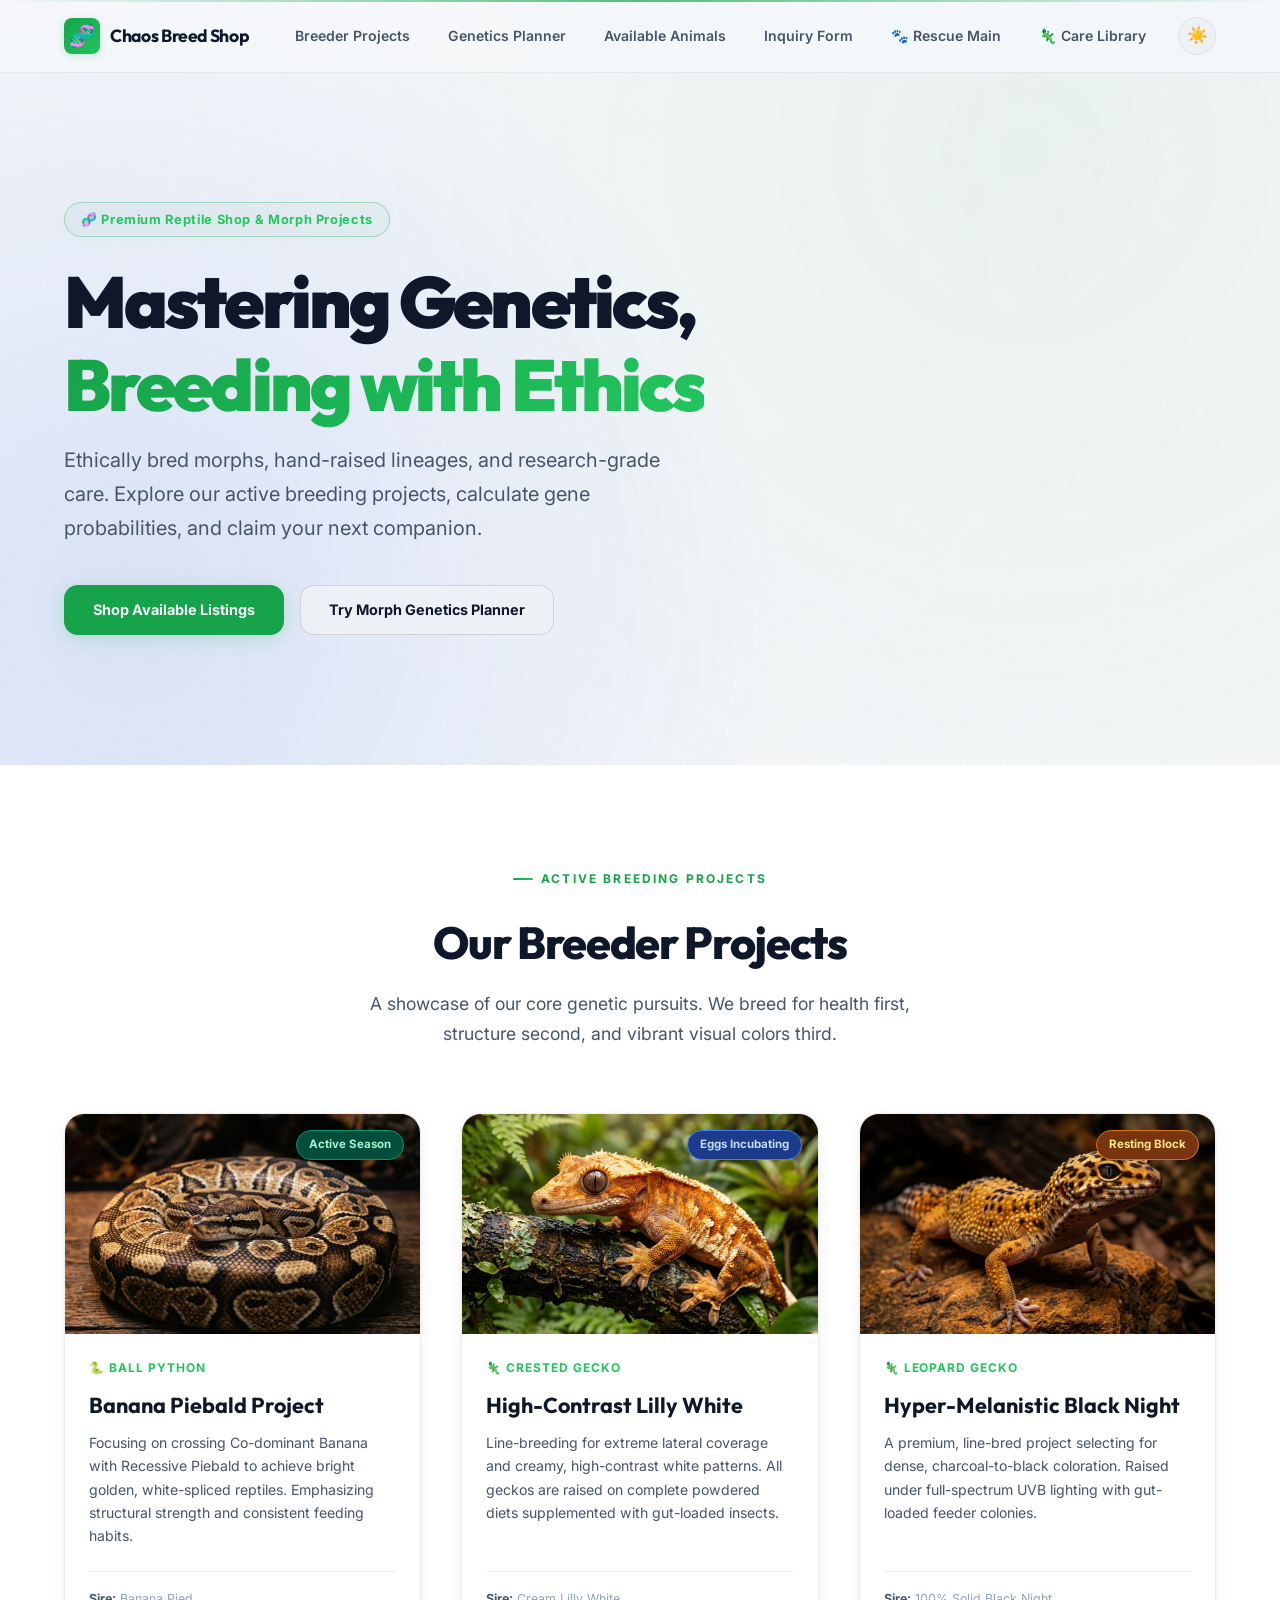
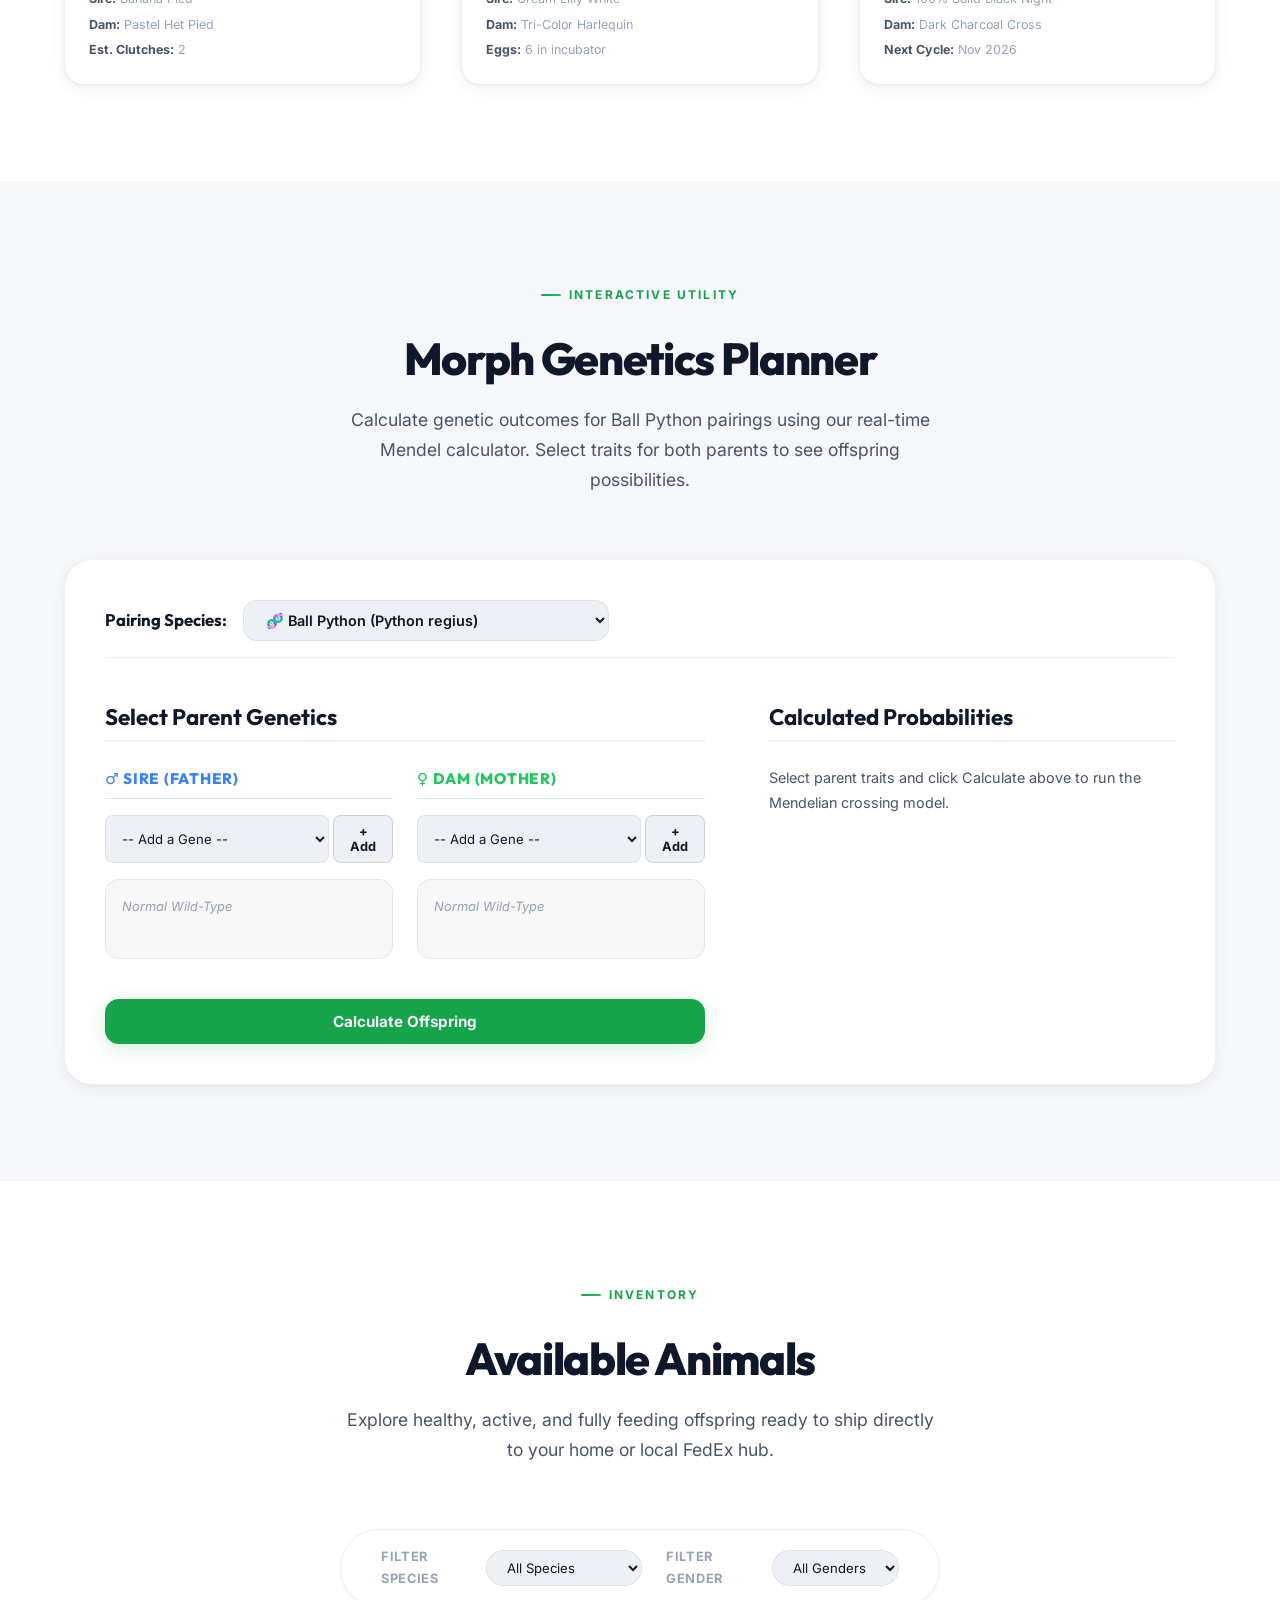
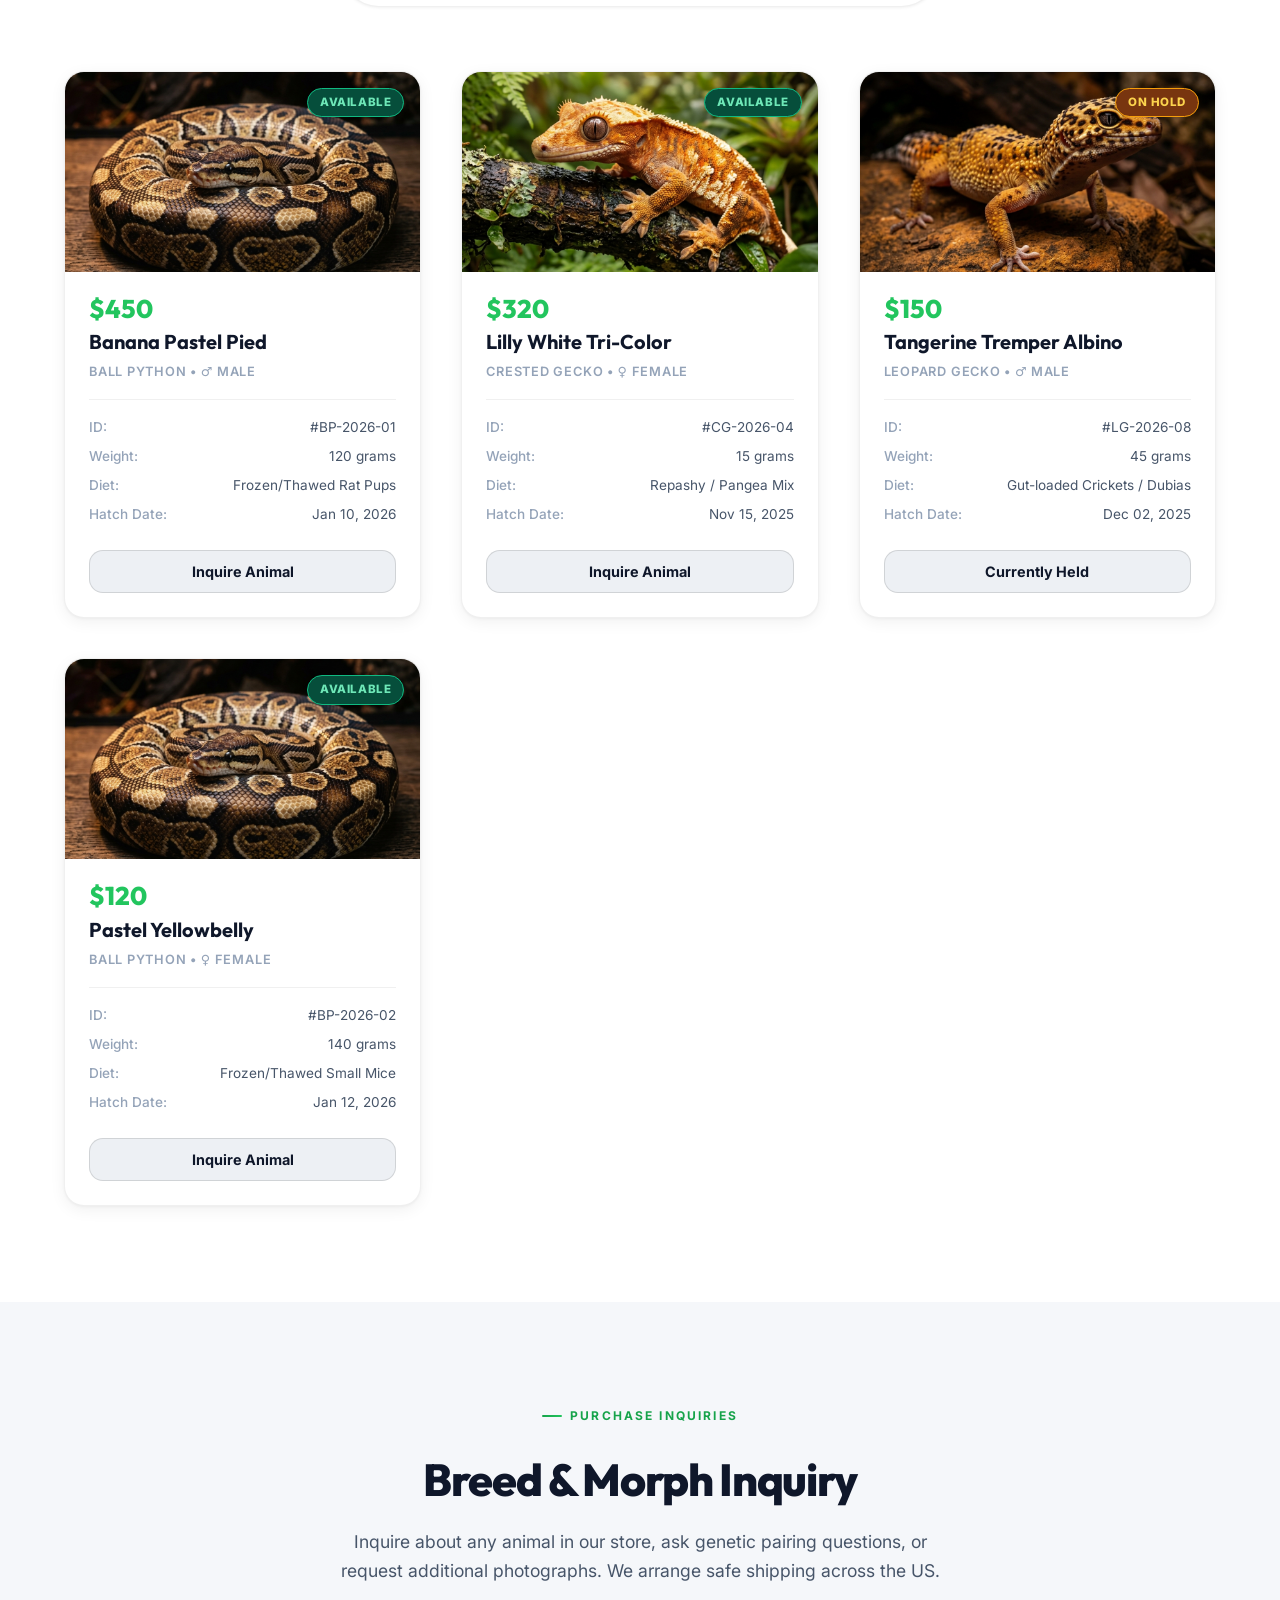
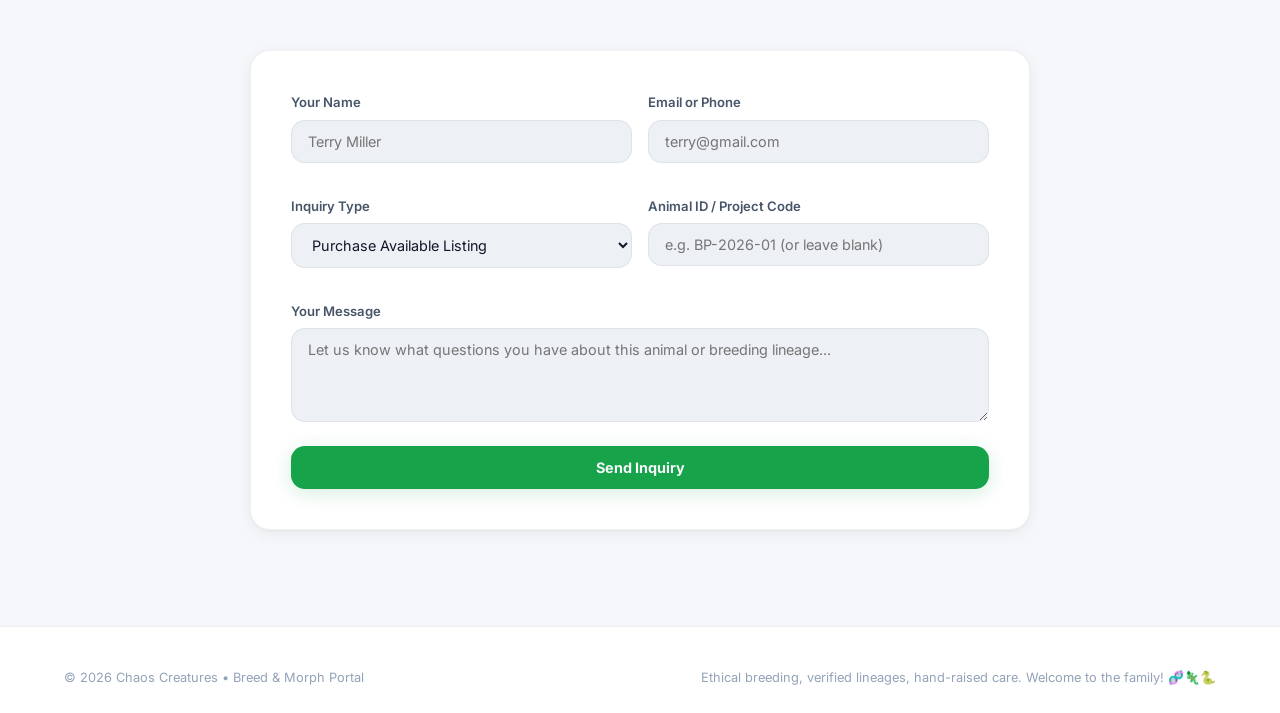
==== main/index.html @ b4761c8a "Initial commit of Chaos Creatures website: Rescue main, Care library, and Breed Shop." ====
<!DOCTYPE html>
<html lang="en">
<head>
  <meta charset="UTF-8" />
  <meta name="viewport" content="width=device-width, initial-scale=1.0" />
  <meta name="description" content="Chaos Creatures Breed & Morph Shop — Ethical breeder projects, premium reptile morphs, available listings, and interactive genetics planner." />
  <meta name="theme-color" content="#06080d" />

  <title>Chaos Creatures · Breed &amp; Morph Shop</title>

  <link rel="icon" href="data:image/svg+xml,<svg xmlns='http://www.w3.org/2000/svg' viewBox='0 0 100 100'><text y='.9em' font-size='90'>🧬</text></svg>" />
  <link rel="preconnect" href="https://fonts.googleapis.com" />
  <link rel="preconnect" href="https://fonts.gstatic.com" crossorigin />
  <link href="https://fonts.googleapis.com/css2?family=Inter:wght@300;400;500;600;700;800&family=Outfit:wght@400;500;600;700;800;900&display=swap" rel="stylesheet" />
  <link rel="stylesheet" href="styles.css" />
</head>
<body>

<!-- SKIP LINK -->
<a href="#main-content" class="skip-link">Skip to main content</a>

<!-- OVERLAY FOR MOBILE NAV -->
<div class="nav-overlay" id="navOverlay"></div>

<!-- ============================================================
     NAVIGATION
     ============================================================ -->
<header class="navbar-fixed" id="navbar">
  <nav class="navbar" aria-label="Main navigation">
    <div class="container">
      <div class="nav-brand">
        <span class="logo-icon" aria-hidden="true">🧬</span>
        <h2>Chaos Breed Shop</h2>
      </div>

      <button class="nav-toggle" id="navToggle" aria-label="Toggle navigation menu" aria-expanded="false">
        <span></span>
        <span></span>
        <span></span>
      </button>

      <ul class="nav-menu" id="navMenu" role="menubar">
        <li role="none"><a href="#breeders" role="menuitem">Breeder Projects</a></li>
        <li role="none"><a href="#planner" role="menuitem">Genetics Planner</a></li>
        <li role="none"><a href="#available" role="menuitem">Available Animals</a></li>
        <li role="none"><a href="#inquiry" role="menuitem">Inquiry Form</a></li>
        <li role="none"><a href="http://www.chaoscreaturesmi.org" role="menuitem">🐾 Rescue Main</a></li>
        <li role="none"><a href="http://www.chaoscreaturesmi.info" role="menuitem">🦎 Care Library</a></li>

        <!-- Actions -->
        <li class="nav-actions-group" role="none">
          <button class="theme-btn" id="themeToggle" aria-label="Toggle dark/light theme" title="Toggle theme">🌙</button>
        </li>
      </ul>
    </div>
  </nav>
</header>

<!-- ============================================================
     MAIN CONTENT
     ============================================================ -->
<main id="main-content">

  <!-- ============================================================
       HERO SECTION
       ============================================================ -->
  <section class="hero">
    <div class="hero-bg" aria-hidden="true"></div>
    <div class="container">
      <div class="hero-content animate-on-scroll">
        <div class="hero-badge">🧬 Premium Reptile Shop &amp; Morph Projects</div>
        <h1 class="hero-title">
          Mastering Genetics,<br /><span>Breeding with Ethics</span>
        </h1>
        <p class="hero-subtitle">
          Ethically bred morphs, hand-raised lineages, and research-grade care. Explore our active breeding projects, calculate gene probabilities, and claim your next companion.
        </p>
        <div class="btn-group">
          <a href="#available" class="btn btn-primary">Shop Available Listings</a>
          <a href="#planner" class="btn btn-secondary">Try Morph Genetics Planner</a>
        </div>
      </div>
    </div>
  </section>

  <!-- ============================================================
       BREEDER PROJECTS SECTION
       ============================================================ -->
  <section class="breeders-section" id="breeders">
    <div class="container">
      <div class="section-header">
        <div class="section-label">Active Breeding Projects</div>
        <h2>Our Breeder Projects</h2>
        <p>A showcase of our core genetic pursuits. We breed for health first, structure second, and vibrant visual colors third.</p>
      </div>

      <div class="breeders-grid">
        <!-- BALL PYTHON PROJECT -->
        <article class="project-card animate-on-scroll">
          <div class="project-image-wrapper">
            <img src="../info/images/ball-python.png" alt="Banana Piebald Project" class="project-image" />
            <div class="project-tag tag-active">Active Season</div>
          </div>
          <div class="project-body">
            <div class="project-meta">🐍 Ball Python</div>
            <h3>Banana Piebald Project</h3>
            <p class="project-desc">
              Focusing on crossing Co-dominant Banana with Recessive Piebald to achieve bright golden, white-spliced reptiles. Emphasizing structural strength and consistent feeding habits.
            </p>
            <div class="project-stats">
              <span class="p-stat"><strong>Sire:</strong> Banana Pied</span>
              <span class="p-stat"><strong>Dam:</strong> Pastel Het Pied</span>
              <span class="p-stat"><strong>Est. Clutches:</strong> 2</span>
            </div>
          </div>
        </article>

        <!-- CRESTED GECKO PROJECT -->
        <article class="project-card animate-on-scroll">
          <div class="project-image-wrapper">
            <img src="../info/images/crested-gecko.png" alt="Lilly White Project" class="project-image" />
            <div class="project-tag tag-incubating">Eggs Incubating</div>
          </div>
          <div class="project-body">
            <div class="project-meta">🦎 Crested Gecko</div>
            <h3>High-Contrast Lilly White</h3>
            <p class="project-desc">
              Line-breeding for extreme lateral coverage and creamy, high-contrast white patterns. All geckos are raised on complete powdered diets supplemented with gut-loaded insects.
            </p>
            <div class="project-stats">
              <span class="p-stat"><strong>Sire:</strong> Cream Lilly White</span>
              <span class="p-stat"><strong>Dam:</strong> Tri-Color Harlequin</span>
              <span class="p-stat"><strong>Eggs:</strong> 6 in incubator</span>
            </div>
          </div>
        </article>

        <!-- LEOPARD GECKO PROJECT -->
        <article class="project-card animate-on-scroll">
          <div class="project-image-wrapper">
            <img src="../info/images/leopard-gecko.png" alt="Black Night Project" class="project-image" />
            <div class="project-tag tag-resting">Resting Block</div>
          </div>
          <div class="project-body">
            <div class="project-meta">🦎 Leopard Gecko</div>
            <h3>Hyper-Melanistic Black Night</h3>
            <p class="project-desc">
              A premium, line-bred project selecting for dense, charcoal-to-black coloration. Raised under full-spectrum UVB lighting with gut-loaded feeder colonies.
            </p>
            <div class="project-stats">
              <span class="p-stat"><strong>Sire:</strong> 100% Solid Black Night</span>
              <span class="p-stat"><strong>Dam:</strong> Dark Charcoal Cross</span>
              <span class="p-stat"><strong>Next Cycle:</strong> Nov 2026</span>
            </div>
          </div>
        </article>
      </div>
    </div>
  </section>

  <!-- ============================================================
       GENETICS PLANNER (PUNNETT CALCULATOR)
       ============================================================ -->
  <section class="planner-section" id="planner">
    <div class="container">
      <div class="section-header">
        <div class="section-label">Interactive Utility</div>
        <h2>Morph Genetics Planner</h2>
        <p>Calculate genetic outcomes for Ball Python pairings using our real-time Mendel calculator. Select traits for both parents to see offspring possibilities.</p>
      </div>

      <div class="planner-box animate-on-scroll">
        <div class="planner-species-select">
          <label for="plannerSpecies">Pairing Species:</label>
          <select id="plannerSpecies">
            <option value="ball-python">🧬 Ball Python (Python regius)</option>
            <option value="blood-python">🩸 Blood Python (Python brongersmai)</option>
            <option value="crested-gecko">🦎 Crested Gecko (Correlophus ciliatus)</option>
            <option value="leopard-gecko">🦎 Leopard Gecko (Eublepharis macularius)</option>
          </select>
        </div>
        
        <div class="planner-grid">
          
          <!-- Parent Selection Form -->
          <div class="planner-form">
            <h3>Select Parent Genetics</h3>
            <div class="parent-columns">
              
              <!-- Sire (Father) -->
              <div class="parent-form-group">
                <div class="parent-header-title sire-color">♂ Sire (Father)</div>
                
                <div class="add-gene-console">
                  <select id="sireGeneSelect" class="gene-selector">
                    <option value="">-- Add a Gene --</option>
                  </select>
                  <select id="sireGeneState" class="gene-state-selector" style="display:none;"></select>
                  <button type="button" id="sireAddGeneBtn" class="btn btn-secondary add-tag-btn">+ Add</button>
                </div>

                <div class="active-tags" id="sireActiveTags">
                  <p class="no-tags-placeholder">Normal Wild-Type</p>
                </div>
              </div>

              <!-- Dam (Mother) -->
              <div class="parent-form-group">
                <div class="parent-header-title dam-color">♀ Dam (Mother)</div>
                
                <div class="add-gene-console">
                  <select id="damGeneSelect" class="gene-selector">
                    <option value="">-- Add a Gene --</option>
                  </select>
                  <select id="damGeneState" class="gene-state-selector" style="display:none;"></select>
                  <button type="button" id="damAddGeneBtn" class="btn btn-secondary add-tag-btn">+ Add</button>
                </div>

                <div class="active-tags" id="damActiveTags">
                  <p class="no-tags-placeholder">Normal Wild-Type</p>
                </div>
              </div>

            </div>

            <button type="button" class="btn btn-primary planner-calc-btn" id="calcGeneticsBtn">Calculate Offspring</button>
          </div>

          <!-- Calculation Outcomes Display -->
          <div class="planner-results">
            <h3>Calculated Probabilities</h3>
            <p class="results-intro" id="resultsIntro">Select parent traits and click Calculate above to run the Mendelian crossing model.</p>
            
            <div class="results-list-container" style="display: none;" id="resultsListContainer">
              <div class="results-list" id="resultsList">
                <!-- Javascript will render results here -->
              </div>
            </div>
          </div>

        </div>
      </div>
    </div>
  </section>

  <!-- ============================================================
       AVAILABLE SHOP SECTION
       ============================================================ -->
  <section class="available-section" id="available">
    <div class="container">
      <div class="section-header">
        <div class="section-label">Inventory</div>
        <h2>Available Animals</h2>
        <p>Explore healthy, active, and fully feeding offspring ready to ship directly to your home or local FedEx hub.</p>
      </div>

      <!-- Filters console -->
      <div class="inventory-filters animate-on-scroll">
        <div class="filter-group">
          <label for="filterSpecies">Filter Species</label>
          <select id="filterSpecies">
            <option value="all">All Species</option>
            <option value="ball-python">Ball Pythons</option>
            <option value="crested-gecko">Crested Geckos</option>
            <option value="leopard-gecko">Leopard Geckos</option>
          </select>
        </div>
        <div class="filter-group">
          <label for="filterGender">Filter Gender</label>
          <select id="filterGender">
            <option value="all">All Genders</option>
            <option value="male">Male (♂)</option>
            <option value="female">Female (♀)</option>
          </select>
        </div>
      </div>

      <!-- Available Listings Grid -->
      <div class="available-grid stagger-children" id="listingsGrid">
        
        <!-- Listing 1 (Ball Python Male) -->
        <article class="animal-card animate-on-scroll" data-species="ball-python" data-gender="male">
          <div class="animal-image-wrapper">
            <img src="../info/images/ball-python.png" alt="Banana Pastel Piebald Male" class="animal-image" />
            <span class="animal-status status-available">Available</span>
          </div>
          <div class="animal-body">
            <div class="animal-price">$450</div>
            <h3>Banana Pastel Pied</h3>
            <p class="animal-species">Ball Python &bull; ♂ Male</p>
            
            <ul class="animal-specs">
              <li><strong>ID:</strong> #BP-2026-01</li>
              <li><strong>Weight:</strong> 120 grams</li>
              <li><strong>Diet:</strong> Frozen/Thawed Rat Pups</li>
              <li><strong>Hatch Date:</strong> Jan 10, 2026</li>
            </ul>

            <button type="button" class="btn btn-secondary inquire-trigger-btn" data-animal-id="BP-2026-01" data-animal-name="Banana Pastel Pied (Male)">Inquire Animal</button>
          </div>
        </article>

        <!-- Listing 2 (Crested Gecko Female) -->
        <article class="animal-card animate-on-scroll" data-species="crested-gecko" data-gender="female">
          <div class="animal-image-wrapper">
            <img src="../info/images/crested-gecko.png" alt="Lilly White Tri-Color Female" class="animal-image" />
            <span class="animal-status status-available">Available</span>
          </div>
          <div class="animal-body">
            <div class="animal-price">$320</div>
            <h3>Lilly White Tri-Color</h3>
            <p class="animal-species">Crested Gecko &bull; ♀ Female</p>
            
            <ul class="animal-specs">
              <li><strong>ID:</strong> #CG-2026-04</li>
              <li><strong>Weight:</strong> 15 grams</li>
              <li><strong>Diet:</strong> Repashy / Pangea Mix</li>
              <li><strong>Hatch Date:</strong> Nov 15, 2025</li>
            </ul>

            <button type="button" class="btn btn-secondary inquire-trigger-btn" data-animal-id="CG-2026-04" data-animal-name="Lilly White Tri-Color (Female)">Inquire Animal</button>
          </div>
        </article>

        <!-- Listing 3 (Leopard Gecko Male) -->
        <article class="animal-card animate-on-scroll" data-species="leopard-gecko" data-gender="male">
          <div class="animal-image-wrapper">
            <img src="../info/images/leopard-gecko.png" alt="Tangerine Tremper Albino Male" class="animal-image" />
            <span class="animal-status status-hold">On Hold</span>
          </div>
          <div class="animal-body">
            <div class="animal-price">$150</div>
            <h3>Tangerine Tremper Albino</h3>
            <p class="animal-species">Leopard Gecko &bull; ♂ Male</p>
            
            <ul class="animal-specs">
              <li><strong>ID:</strong> #LG-2026-08</li>
              <li><strong>Weight:</strong> 45 grams</li>
              <li><strong>Diet:</strong> Gut-loaded Crickets / Dubias</li>
              <li><strong>Hatch Date:</strong> Dec 02, 2025</li>
            </ul>

            <button type="button" class="btn btn-secondary inquire-trigger-btn" data-animal-id="LG-2026-08" data-animal-name="Tangerine Tremper Albino (Male)" disabled>Currently Held</button>
          </div>
        </article>

        <!-- Listing 4 (Ball Python Female) -->
        <article class="animal-card animate-on-scroll" data-species="ball-python" data-gender="female">
          <div class="animal-image-wrapper">
            <img src="../info/images/ball-python.png" alt="Pastel Yellowbelly Female" class="animal-image" />
            <span class="animal-status status-available">Available</span>
          </div>
          <div class="animal-body">
            <div class="animal-price">$120</div>
            <h3>Pastel Yellowbelly</h3>
            <p class="animal-species">Ball Python &bull; ♀ Female</p>
            
            <ul class="animal-specs">
              <li><strong>ID:</strong> #BP-2026-02</li>
              <li><strong>Weight:</strong> 140 grams</li>
              <li><strong>Diet:</strong> Frozen/Thawed Small Mice</li>
              <li><strong>Hatch Date:</strong> Jan 12, 2026</li>
            </ul>

            <button type="button" class="btn btn-secondary inquire-trigger-btn" data-animal-id="BP-2026-02" data-animal-name="Pastel Yellowbelly (Female)">Inquire Animal</button>
          </div>
        </article>

      </div>
    </div>
  </section>

  <!-- ============================================================
       INQUIRY & INTEREST FORM
       ============================================================ -->
  <section class="inquiry-section" id="inquiry">
    <div class="container">
      <div class="section-header">
        <div class="section-label">Purchase Inquiries</div>
        <h2>Breed &amp; Morph Inquiry</h2>
        <p>Inquire about any animal in our store, ask genetic pairing questions, or request additional photographs. We arrange safe shipping across the US.</p>
      </div>

      <div class="inquiry-box animate-on-scroll">
        <div class="form-card">
          <form id="inquiryForm" action="https://api.web3forms.com/submit" method="POST">
            <!-- Web3Forms Config -->
            <input type="hidden" name="access_key" value="e08925d7-da14-40d1-b885-0dbb5ec7a566" />
            <input type="hidden" name="subject" id="formSubject" value="New Shop Purchase Inquiry" />
            <input type="hidden" name="from_name" value="Chaos Creatures Breeder Shop" />

            <div class="form-group-row">
              <div class="form-group">
                <label for="formName">Your Name</label>
                <input type="text" id="formName" name="Visitor Name" placeholder="Terry Miller" required />
              </div>
              <div class="form-group">
                <label for="formEmail">Email or Phone</label>
                <input type="text" id="formEmail" name="email" placeholder="terry@gmail.com" required />
              </div>
            </div>

            <div class="form-group-row">
              <div class="form-group">
                <label for="formInquiryType">Inquiry Type</label>
                <select id="formInquiryType" name="Inquiry Type">
                  <option value="Purchase Inquiry">Purchase Available Listing</option>
                  <option value="Breeder Project Question">Breeder Project Question</option>
                  <option value="Custom Genetics Inquiry">Custom Genetic Pairing Question</option>
                  <option value="General Shop Inquiry">General Shop Inquiry</option>
                </select>
              </div>
              <div class="form-group">
                <label for="formAnimalId">Animal ID / Project Code</label>
                <input type="text" id="formAnimalId" name="Animal ID Reference" placeholder="e.g. BP-2026-01 (or leave blank)" />
              </div>
            </div>

            <div class="form-group">
              <label for="formMessage">Your Message</label>
              <textarea id="formMessage" name="Detailed Message" rows="4" placeholder="Let us know what questions you have about this animal or breeding lineage..." required></textarea>
            </div>

            <button type="submit" class="btn btn-primary form-submit-btn">Send Inquiry</button>
          </form>

          <div class="form-success-banner" id="successBanner">
            <strong>Inquiry Logged!</strong> Thank you for your interest in Chaos Creatures. We have received your submission and will get back to you shortly to coordinate purchase, shipping details, or answer your genetics query.
          </div>
        </div>
      </div>
    </div>
  </section>

</main>

<!-- ============================================================
     FOOTER
     ============================================================ -->
<footer class="footer">
  <div class="container">
    <div class="footer-bottom">
      <p>&copy; 2026 Chaos Creatures &bull; Breed &amp; Morph Portal</p>
      <p>Ethical breeding, verified lineages, hand-raised care. Welcome to the family! 🧬🦎🐍</p>
    </div>
  </div>
</footer>

<script src="script.js"></script>

</body>
</html>
---- main/styles.css ----
/* ============================================================
   CHAOS CREATURES — BREED & MORPH SHOP DESIGN SYSTEM
   Cohesive premium dark-first design matching /info & /rescue
   ============================================================ */

/* ---------- Google Fonts ---------- */
@import url('https://fonts.googleapis.com/css2?family=Inter:wght@300;400;500;600;700;800&family=Outfit:wght@400;500;600;700;800;900&display=swap');

:root {
  /* Color Palette — Dark Theme (default) */
  --bg-primary:    #06080d;
  --bg-secondary:  #0d1017;
  --bg-tertiary:   #151a24;
  --bg-card:       #111520;
  --bg-glass:      rgba(11, 14, 20, 0.85);

  --text-primary:  #e8ecf2;
  --text-secondary:#8894a8;
  --text-tertiary: #505c72;

  --accent:        #22c55e;
  --accent-hover:  #16a34a;
  --accent-light:  #4ade80;
  --accent-glow:   rgba(34, 197, 94, 0.3);
  --accent-subtle: rgba(34, 197, 94, 0.07);

  --accent-2:      #3b82f6;
  --accent-2-hover:#2563eb;
  --accent-2-light:#60a5fa;
  --accent-2-glow: rgba(59, 130, 246, 0.25);

  --warning:       #f59e0b;
  --warning-bg:    rgba(245, 158, 11, 0.08);
  --danger:        #ef4444;
  --danger-bg:     rgba(239, 68, 68, 0.08);
  --info:          #3b82f6;
  --info-bg:       rgba(59, 130, 246, 0.08);

  --border:        rgba(255, 255, 255, 0.05);
  --border-hover:  rgba(255, 255, 255, 0.1);
  --border-accent: rgba(34, 197, 94, 0.35);

  --shadow-sm:     0 2px 4px rgba(0, 0, 0, 0.4);
  --shadow-md:     0 4px 20px rgba(0, 0, 0, 0.5);
  --shadow-lg:     0 12px 40px rgba(0, 0, 0, 0.6);
  --shadow-glow:   0 0 60px rgba(34, 197, 94, 0.12);
  --shadow-card:   0 4px 24px rgba(0, 0, 0, 0.35), inset 0 1px 0 rgba(255,255,255,0.03);

  --font-display:  'Outfit', system-ui, sans-serif;
  --font-body:     'Inter', system-ui, sans-serif;

  --sp-xs:  0.25rem;
  --sp-sm:  0.5rem;
  --sp-md:  1rem;
  --sp-lg:  1.5rem;
  --sp-xl:  2.5rem;
  --sp-2xl: 4rem;
  --sp-3xl: 6rem;

  --radius-sm:  8px;
  --radius-md:  14px;
  --radius-lg:  20px;
  --radius-xl:  28px;
  --radius-full: 9999px;

  --ease:     cubic-bezier(0.4, 0, 0.2, 1);
  --duration: 280ms;
  --spring:   cubic-bezier(0.34, 1.56, 0.64, 1);

  --container-max: 1200px;
  --nav-height:    72px;
}

/* ============================================================
   LIGHT THEME
   ============================================================ */
html.light-theme {
  --bg-primary:    #f5f7fa;
  --bg-secondary:  #ffffff;
  --bg-tertiary:   #edf0f4;
  --bg-card:       #ffffff;
  --bg-glass:      rgba(245, 247, 250, 0.88);

  --text-primary:  #0f172a;
  --text-secondary:#475569;
  --text-tertiary: #94a3b8;

  --accent:        #16a34a;
  --accent-hover:  #15803d;
  --accent-light:  #22c55e;
  --accent-glow:   rgba(22, 163, 74, 0.18);
  --accent-subtle: rgba(22, 163, 74, 0.05);

  --accent-2:      #2563eb;
  --accent-2-hover:#1d4ed8;
  --accent-2-light:#3b82f6;
  --accent-2-glow: rgba(37, 99, 235, 0.15);

  --border:        rgba(0, 0, 0, 0.06);
  --border-hover:  rgba(0, 0, 0, 0.12);
  --border-accent: rgba(22, 163, 74, 0.3);

  --shadow-sm:     0 1px 3px rgba(0, 0, 0, 0.06);
  --shadow-md:     0 4px 16px rgba(0, 0, 0, 0.08);
  --shadow-lg:     0 8px 32px rgba(0, 0, 0, 0.1);
  --shadow-glow:   0 0 40px rgba(22, 163, 74, 0.08);
  --shadow-card:   0 1px 3px rgba(0,0,0,0.04), 0 4px 16px rgba(0,0,0,0.06);
}

/* ============================================================
   RESET & BASE
   ============================================================ */
*, *::before, *::after {
  margin: 0;
  padding: 0;
  box-sizing: border-box;
}

html {
  scroll-behavior: smooth;
  scroll-padding-top: calc(var(--nav-height) + 1.5rem);
  -webkit-text-size-adjust: 100%;
  overflow-x: hidden;
  max-width: 100%;
}

body {
  font-family: var(--font-body);
  font-size: 16px;
  line-height: 1.7;
  color: var(--text-primary);
  background-color: var(--bg-primary);
  -webkit-font-smoothing: antialiased;
  overflow-x: hidden;
  transition: background-color var(--duration) var(--ease), color var(--duration) var(--ease);
}

body::before {
  content: '';
  position: fixed;
  inset: 0;
  background-image: radial-gradient(circle at 1px 1px, rgba(255,255,255,0.012) 1px, transparent 0);
  background-size: 40px 40px;
  pointer-events: none;
  z-index: 0;
}

html.light-theme body::before {
  background-image: radial-gradient(circle at 1px 1px, rgba(0,0,0,0.02) 1px, transparent 0);
}

a {
  color: var(--accent);
  text-decoration: none;
  transition: color var(--duration) var(--ease);
}
a:hover { color: var(--accent-light); }

/* Focus Accessible */
:focus-visible {
  outline: 2px solid var(--accent);
  outline-offset: 3px;
  border-radius: var(--radius-sm);
}

/* Skip link */
.skip-link {
  position: absolute;
  top: -100%;
  left: var(--sp-md);
  padding: var(--sp-sm) var(--sp-md);
  background: var(--accent);
  color: #fff;
  border-radius: var(--radius-sm);
  font-weight: 600;
  z-index: 10000;
  transition: top var(--duration) var(--ease);
}
.skip-link:focus { top: var(--sp-md); }

/* Custom Scrollbar */
::-webkit-scrollbar { width: 6px; }
::-webkit-scrollbar-track { background: transparent; }
::-webkit-scrollbar-thumb {
  background: var(--text-tertiary);
  border-radius: var(--radius-full);
}
::-webkit-scrollbar-thumb:hover { background: var(--accent); }

/* ============================================================
   LAYOUT & CONTAINER
   ============================================================ */
.container {
  position: relative;
  width: 100%;
  max-width: var(--container-max);
  margin: 0 auto;
  padding: 0 var(--sp-lg);
  z-index: 1;
}

.section-header {
  text-align: center;
  margin-bottom: var(--sp-2xl);
  position: relative;
}

.section-header h2 {
  font-family: var(--font-display);
  font-size: clamp(2rem, 4vw, 2.8rem);
  font-weight: 800;
  color: var(--text-primary);
  margin-bottom: var(--sp-sm);
  letter-spacing: -0.03em;
}

.section-header p {
  font-size: clamp(0.95rem, 2vw, 1.1rem);
  color: var(--text-secondary);
  max-width: 600px;
  margin: 0 auto;
}

.section-label {
  display: inline-flex;
  align-items: center;
  gap: var(--sp-sm);
  font-size: 0.75rem;
  font-weight: 700;
  letter-spacing: 0.18em;
  text-transform: uppercase;
  color: var(--accent);
  margin-bottom: var(--sp-md);
}

.section-label::before {
  content: '';
  width: 20px;
  height: 2px;
  background: linear-gradient(90deg, var(--accent), var(--accent-light));
  border-radius: var(--radius-full);
}

/* ============================================================
   BUTTONS
   ============================================================ */
.btn {
  display: inline-flex;
  align-items: center;
  justify-content: center;
  gap: 8px;
  padding: 12px 28px;
  font-family: var(--font-body);
  font-size: 0.9rem;
  font-weight: 700;
  border-radius: var(--radius-md);
  border: 1px solid transparent;
  cursor: pointer;
  transition: all var(--duration) var(--ease);
  user-select: none;
}

.btn-primary {
  background: var(--accent);
  color: var(--bg-primary);
  box-shadow: 0 4px 20px var(--accent-glow);
}
.btn-primary:hover {
  background: var(--accent-hover);
  transform: translateY(-2px);
  box-shadow: 0 6px 24px var(--accent-glow);
}
.btn-primary:active { transform: translateY(0); }

.btn-secondary {
  background: var(--bg-tertiary);
  border-color: var(--border-hover);
  color: var(--text-primary);
}
.btn-secondary:hover {
  border-color: var(--accent);
  color: var(--accent-light);
  transform: translateY(-2px);
  box-shadow: 0 4px 16px var(--accent-glow);
}
.btn-secondary:active { transform: translateY(0); }

/* ============================================================
   NAVIGATION
   ============================================================ */
.navbar-fixed {
  position: fixed;
  top: 0;
  left: 0;
  right: 0;
  z-index: 1000;
  background: var(--bg-glass);
  backdrop-filter: blur(24px) saturate(1.6);
  -webkit-backdrop-filter: blur(24px) saturate(1.6);
  border-bottom: 1px solid var(--border);
  transition: all var(--duration) var(--ease);
}

.navbar-fixed::before {
  content: '';
  position: absolute;
  top: 0;
  left: 0;
  right: 0;
  height: 2px;
  background: linear-gradient(90deg, transparent 0%, var(--accent) 50%, transparent 100%);
  opacity: 0.7;
}

.navbar {
  height: var(--nav-height);
  display: flex;
  align-items: center;
}

.navbar .container {
  display: flex;
  align-items: center;
  justify-content: space-between;
  gap: var(--sp-md);
}

.nav-brand {
  display: flex;
  align-items: center;
  gap: 10px;
}

.logo-icon {
  font-size: 1.3rem;
  width: 36px;
  height: 36px;
  display: flex;
  align-items: center;
  justify-content: center;
  background: linear-gradient(135deg, var(--accent), var(--accent-light));
  border-radius: var(--radius-sm);
  box-shadow: 0 2px 8px var(--accent-glow);
}

.nav-brand h2 {
  font-family: var(--font-display);
  font-size: 1.1rem;
  font-weight: 700;
  color: var(--text-primary);
  letter-spacing: -0.02em;
}

.nav-menu {
  display: flex;
  align-items: center;
  gap: 6px;
  list-style: none;
}

.nav-menu li a {
  display: inline-flex;
  align-items: center;
  padding: 8px 16px;
  color: var(--text-secondary);
  font-size: 0.88rem;
  font-weight: 600;
  border-radius: var(--radius-full);
  transition: all var(--duration) var(--ease);
  position: relative;
  z-index: 1;
}

.nav-menu li a::after {
  content: '';
  position: absolute;
  inset: 0;
  background: var(--accent-subtle);
  border: 1px solid var(--border-accent);
  border-radius: var(--radius-full);
  opacity: 0;
  transform: scale(0.9);
  transition: all var(--duration) var(--spring);
  z-index: -1;
}

.nav-menu li a:hover,
.nav-menu li a.active {
  color: var(--accent-light);
}

.nav-menu li a:hover::after,
.nav-menu li a.active::after {
  opacity: 1;
  transform: scale(1);
}

.nav-actions-group {
  display: flex;
  align-items: center;
  gap: 10px;
  margin-left: 10px;
}

.theme-btn {
  background: var(--bg-tertiary);
  border: 1px solid var(--border);
  font-size: 1.05rem;
  width: 38px;
  height: 38px;
  display: flex;
  align-items: center;
  justify-content: center;
  border-radius: var(--radius-full);
  cursor: pointer;
  color: var(--text-primary);
  transition: all var(--duration) var(--ease);
}
.theme-btn:hover {
  border-color: var(--accent);
  background: var(--accent-subtle);
  transform: scale(1.05);
}

.nav-toggle {
  display: none;
  flex-direction: column;
  justify-content: space-between;
  width: 20px;
  height: 16px;
  background: transparent;
  border: none;
  cursor: pointer;
  z-index: 1001;
}

.nav-toggle span {
  width: 100%;
  height: 2px;
  background: var(--text-primary);
  border-radius: var(--radius-full);
  transition: all var(--duration) var(--ease);
}

/* ============================================================
   HERO SECTION
   ============================================================ */
.hero {
  position: relative;
  min-height: 85vh;
  display: flex;
  align-items: center;
  padding-top: calc(var(--nav-height) + var(--sp-2xl));
  padding-bottom: var(--sp-2xl);
  overflow: hidden;
  background: radial-gradient(circle at 80% 20%, var(--accent-subtle) 0%, transparent 60%),
              radial-gradient(circle at 10% 80%, var(--accent-2-glow) 0%, transparent 50%);
}

.hero-bg {
  position: absolute;
  inset: 0;
  background-image: linear-gradient(135deg, rgba(6, 8, 13, 0.95), rgba(13, 16, 23, 0.9)),
                    url('../info/images/hero-bg.png');
  background-size: cover;
  background-position: center;
  opacity: 0.18;
  z-index: 0;
}

html.light-theme .hero-bg {
  background-image: linear-gradient(135deg, rgba(245, 247, 250, 0.95), rgba(255, 255, 255, 0.9)),
                    url('../info/images/hero-bg.png');
  opacity: 0.12;
}

.hero-content {
  max-width: 720px;
  position: relative;
  z-index: 1;
}

.hero-badge {
  display: inline-flex;
  align-items: center;
  padding: 6px 16px;
  background: var(--accent-subtle);
  border: 1px solid var(--border-accent);
  border-radius: var(--radius-full);
  color: var(--accent-light);
  font-size: 0.8rem;
  font-weight: 700;
  letter-spacing: 0.05em;
  margin-bottom: var(--sp-lg);
  box-shadow: 0 4px 12px rgba(34,197,94,0.05);
}

.hero-title {
  font-family: var(--font-display);
  font-size: clamp(2.5rem, 6vw, 4.5rem);
  font-weight: 900;
  line-height: 1.15;
  color: var(--text-primary);
  margin-bottom: var(--sp-md);
  letter-spacing: -0.04em;
}

.hero-title span {
  background: linear-gradient(135deg, var(--accent), var(--accent-light));
  -webkit-background-clip: text;
  -webkit-text-fill-color: transparent;
  background-clip: text;
}

.hero-subtitle {
  font-size: clamp(1rem, 2vw, 1.25rem);
  color: var(--text-secondary);
  line-height: 1.7;
  margin-bottom: var(--sp-xl);
  max-width: 600px;
}

.btn-group {
  display: flex;
  gap: var(--sp-md);
  flex-wrap: wrap;
}

/* ============================================================
   BREEDER PROJECTS SECTION
   ============================================================ */
.breeders-section {
  padding: var(--sp-3xl) 0;
  background: var(--bg-secondary);
  position: relative;
}

.breeders-grid {
  display: grid;
  grid-template-columns: repeat(3, 1fr);
  gap: var(--sp-xl);
}

.project-card {
  background: var(--bg-card);
  border: 1px solid var(--border);
  border-radius: var(--radius-lg);
  overflow: hidden;
  transition: all 0.4s var(--ease);
  box-shadow: var(--shadow-card);
  display: flex;
  flex-direction: column;
}

.project-card:hover {
  transform: translateY(-8px);
  border-color: var(--border-accent);
  box-shadow: var(--shadow-lg), 0 0 30px var(--accent-glow);
}

.project-image-wrapper {
  position: relative;
  height: 220px;
  overflow: hidden;
}

.project-image {
  width: 100%;
  height: 100%;
  object-fit: cover;
  transition: transform 0.6s var(--ease);
}

.project-card:hover .project-image {
  transform: scale(1.08);
}

.project-tag {
  position: absolute;
  top: var(--sp-md);
  right: var(--sp-md);
  font-size: 0.72rem;
  font-weight: 700;
  padding: 4px 12px;
  border-radius: var(--radius-full);
  z-index: 2;
  box-shadow: var(--shadow-sm);
}

.tag-active { background: #064e3b; color: #a7f3d0; border: 1px solid #059669; }
.tag-incubating { background: #1e3a8a; color: #bfdbfe; border: 1px solid #3b82f6; }
.tag-resting { background: #78350f; color: #fde68a; border: 1px solid #d97706; }

.project-body {
  padding: var(--sp-lg);
  flex-grow: 1;
  display: flex;
  flex-direction: column;
}

.project-meta {
  font-size: 0.75rem;
  font-weight: 700;
  text-transform: uppercase;
  color: var(--accent-light);
  letter-spacing: 0.08em;
  margin-bottom: var(--sp-sm);
}

.project-card h3 {
  font-family: var(--font-display);
  font-size: 1.35rem;
  font-weight: 700;
  color: var(--text-primary);
  margin-bottom: var(--sp-sm);
}

.project-desc {
  font-size: 0.88rem;
  color: var(--text-secondary);
  line-height: 1.65;
  margin-bottom: var(--sp-lg);
}

.project-stats {
  margin-top: auto;
  padding-top: var(--sp-md);
  border-top: 1px solid var(--border);
  display: flex;
  flex-direction: column;
  gap: 4px;
}

.p-stat {
  font-size: 0.78rem;
  color: var(--text-tertiary);
}

.p-stat strong {
  color: var(--text-secondary);
}

/* ============================================================
   GENETICS PLANNER (CALCULATOR)
   ============================================================ */
.planner-section {
  padding: var(--sp-3xl) 0;
  position: relative;
}

.planner-box {
  background: var(--bg-card);
  border: 1px solid var(--border);
  border-radius: var(--radius-xl);
  padding: var(--sp-xl);
  box-shadow: var(--shadow-card);
}

.planner-species-select {
  display: flex;
  align-items: center;
  gap: var(--sp-md);
  margin-bottom: var(--sp-xl);
  padding-bottom: var(--sp-md);
  border-bottom: 1px solid var(--border);
}

.planner-species-select label {
  font-family: var(--font-display);
  font-weight: 700;
  font-size: 1.05rem;
  color: var(--text-primary);
}

.planner-species-select select {
  padding: 10px 18px;
  background: var(--bg-tertiary);
  border: 1px solid var(--border);
  border-radius: var(--radius-md);
  color: var(--text-primary);
  font-family: var(--font-body);
  font-weight: 600;
  font-size: 0.9rem;
  cursor: pointer;
  transition: all var(--duration) var(--ease);
}

.planner-species-select select:focus {
  outline: none;
  border-color: var(--accent);
  box-shadow: 0 0 0 3px var(--accent-glow);
}

.planner-grid {
  display: grid;
  grid-template-columns: 1.2fr 1fr;
  gap: var(--sp-2xl);
  align-items: start;
}

.planner-form h3,
.planner-results h3 {
  font-family: var(--font-display);
  font-size: 1.4rem;
  font-weight: 700;
  color: var(--text-primary);
  margin-bottom: var(--sp-lg);
  padding-bottom: var(--sp-xs);
  border-bottom: 2px solid var(--border);
}

.parent-columns {
  display: grid;
  grid-template-columns: 1fr 1fr;
  gap: var(--sp-lg);
  margin-bottom: var(--sp-xl);
}

.parent-header-title {
  font-family: var(--font-display);
  font-weight: 800;
  font-size: 0.95rem;
  letter-spacing: 0.05em;
  text-transform: uppercase;
  margin-bottom: var(--sp-md);
  padding-bottom: 6px;
  border-bottom: 1.5px solid;
}

.sire-color {
  color: var(--accent-2-light);
  border-color: var(--accent-2-glow);
}

.dam-color {
  color: var(--accent-light);
  border-color: var(--accent-glow);
}

.add-gene-console {
  display: flex;
  gap: var(--sp-xs);
  margin-bottom: var(--sp-md);
}

.add-gene-console select {
  flex-grow: 1;
  padding: 8px 12px;
  background: var(--bg-tertiary);
  border: 1px solid var(--border);
  border-radius: var(--radius-sm);
  color: var(--text-primary);
  font-size: 0.82rem;
  font-family: var(--font-body);
  transition: all var(--duration) var(--ease);
}

.add-gene-console select:focus {
  outline: none;
  border-color: var(--accent);
  box-shadow: 0 0 0 3px var(--accent-glow);
}

.add-tag-btn {
  padding: 8px 16px !important;
  font-size: 0.8rem !important;
  border-radius: var(--radius-sm) !important;
}

.active-tags {
  display: flex;
  flex-wrap: wrap;
  gap: var(--sp-xs);
  padding: var(--sp-md);
  background: rgba(0,0,0,0.15);
  border: 1px solid var(--border);
  border-radius: var(--radius-md);
  min-height: 80px;
  align-content: flex-start;
}

html.light-theme .active-tags {
  background: rgba(0,0,0,0.03);
}

.no-tags-placeholder {
  color: var(--text-tertiary);
  font-size: 0.8rem;
  font-style: italic;
  display: flex;
  align-items: center;
  width: 100%;
}

.gene-tag {
  display: inline-flex;
  align-items: center;
  gap: 6px;
  padding: 4px 10px;
  font-size: 0.74rem;
  font-weight: 600;
  border-radius: var(--radius-full);
  box-shadow: var(--shadow-sm);
  background: var(--bg-tertiary);
  border: 1px solid var(--border);
  color: var(--text-secondary);
  transition: all var(--duration) var(--ease);
}

.sire-tag {
  border-color: var(--accent-2-glow);
  color: var(--accent-2-light);
  background: rgba(59, 130, 246, 0.05);
}

.dam-tag {
  border-color: var(--accent-glow);
  color: var(--accent-light);
  background: rgba(34, 197, 94, 0.05);
}

.remove-tag-btn {
  background: transparent;
  border: none;
  color: inherit;
  font-size: 0.95rem;
  line-height: 1;
  cursor: pointer;
  padding: 0;
  display: inline-flex;
  align-items: center;
  justify-content: center;
  transition: opacity var(--duration) var(--ease);
  opacity: 0.6;
}

.remove-tag-btn:hover {
  opacity: 1;
}

.planner-calc-btn {
  width: 100%;
  font-size: 0.95rem;
}

/* Planner Results List */
.results-intro {
  font-size: 0.9rem;
  color: var(--text-secondary);
  line-height: 1.7;
}

.results-list-container {
  max-height: 480px;
  overflow-y: auto;
  padding-right: var(--sp-sm);
}

.results-list {
  display: flex;
  flex-direction: column;
  gap: var(--sp-md);
}

.result-item {
  background: var(--bg-tertiary);
  border: 1px solid var(--border);
  border-radius: var(--radius-md);
  padding: var(--sp-md);
  position: relative;
  overflow: hidden;
  transition: border-color var(--duration) var(--ease);
}

.result-item:hover {
  border-color: var(--border-hover);
}

.result-header {
  display: flex;
  justify-content: space-between;
  align-items: center;
  margin-bottom: var(--sp-sm);
  position: relative;
  z-index: 2;
}

.result-morph-name {
  font-family: var(--font-display);
  font-weight: 700;
  font-size: 0.98rem;
  color: var(--text-primary);
}

.result-pct {
  font-family: var(--font-display);
  font-weight: 800;
  font-size: 1.05rem;
  color: var(--accent-light);
}

.result-genotype {
  font-size: 0.78rem;
  color: var(--text-tertiary);
  line-height: 1.4;
  position: relative;
  z-index: 2;
}

.result-bar-wrapper {
  position: absolute;
  bottom: 0;
  left: 0;
  right: 0;
  height: 4px;
  background: rgba(255,255,255,0.02);
}

.result-bar {
  height: 100%;
  background: linear-gradient(90deg, var(--accent-2), var(--accent));
  border-radius: 0 var(--radius-full) var(--radius-full) 0;
  transition: width 1s cubic-bezier(0.34, 1.56, 0.64, 1);
}

/* ============================================================
   AVAILABLE SHOP SECTION
   ============================================================ */
.available-section {
  padding: var(--sp-3xl) 0;
  background: var(--bg-secondary);
  position: relative;
}

.inventory-filters {
  display: flex;
  gap: var(--sp-lg);
  justify-content: center;
  align-items: center;
  background: var(--bg-card);
  border: 1px solid var(--border);
  padding: var(--sp-md) var(--sp-xl);
  border-radius: var(--radius-full);
  margin-bottom: var(--sp-2xl);
  max-width: 600px;
  margin-left: auto;
  margin-right: auto;
  box-shadow: var(--shadow-sm);
}

.filter-group {
  display: flex;
  align-items: center;
  gap: 10px;
}

.filter-group label {
  font-size: 0.8rem;
  font-weight: 700;
  text-transform: uppercase;
  color: var(--text-tertiary);
  letter-spacing: 0.05em;
}

.filter-group select {
  padding: 8px 16px;
  background: var(--bg-tertiary);
  border: 1px solid var(--border);
  border-radius: var(--radius-full);
  color: var(--text-primary);
  font-family: var(--font-body);
  font-size: 0.82rem;
  cursor: pointer;
  transition: border-color var(--duration) var(--ease);
}
.filter-group select:focus {
  outline: none;
  border-color: var(--accent);
}

.available-grid {
  display: grid;
  grid-template-columns: repeat(auto-fill, minmax(280px, 1fr));
  gap: var(--sp-xl);
}

/* Animal listing card */
.animal-card {
  background: var(--bg-card);
  border: 1px solid var(--border);
  border-radius: var(--radius-lg);
  overflow: hidden;
  box-shadow: var(--shadow-card);
  transition: all 0.4s var(--ease);
  display: flex;
  flex-direction: column;
}

.animal-card.filtered-out {
  display: none !important;
}

.animal-card:hover {
  transform: translateY(-6px);
  border-color: var(--border-accent);
  box-shadow: var(--shadow-lg), 0 0 30px var(--accent-glow);
}

.animal-image-wrapper {
  position: relative;
  height: 200px;
  overflow: hidden;
  background: var(--bg-tertiary);
}

.animal-image {
  width: 100%;
  height: 100%;
  object-fit: cover;
  transition: transform 0.6s var(--ease);
}

.animal-card:hover .animal-image {
  transform: scale(1.06);
}

.animal-status {
  position: absolute;
  top: var(--sp-md);
  right: var(--sp-md);
  font-size: 0.72rem;
  font-weight: 800;
  padding: 4px 12px;
  border-radius: var(--radius-full);
  z-index: 2;
  letter-spacing: 0.05em;
  text-transform: uppercase;
}

.status-available { background: #064e3b; color: #6ee7b7; border: 1px solid #10b981; }
.status-hold { background: #78350f; color: #fcd34d; border: 1px solid #f59e0b; }

.animal-body {
  padding: var(--sp-lg);
  flex-grow: 1;
  display: flex;
  flex-direction: column;
}

.animal-price {
  font-family: var(--font-display);
  font-size: 1.6rem;
  font-weight: 800;
  color: var(--accent-light);
  line-height: 1;
  margin-bottom: var(--sp-xs);
}

.animal-body h3 {
  font-family: var(--font-display);
  font-size: 1.25rem;
  font-weight: 700;
  color: var(--text-primary);
  margin-bottom: 2px;
}

.animal-species {
  font-size: 0.8rem;
  font-weight: 600;
  color: var(--text-tertiary);
  text-transform: uppercase;
  letter-spacing: 0.06em;
  margin-bottom: var(--sp-md);
}

.animal-specs {
  list-style: none;
  font-size: 0.85rem;
  color: var(--text-secondary);
  display: flex;
  flex-direction: column;
  gap: 6px;
  margin-bottom: var(--sp-lg);
  padding-top: var(--sp-md);
  border-top: 1px solid var(--border);
}

.animal-specs li {
  display: flex;
  justify-content: space-between;
}

.animal-specs li strong {
  color: var(--text-tertiary);
  font-weight: 500;
}

.animal-body .btn {
  margin-top: auto;
  width: 100%;
}

/* ============================================================
   INQUIRY SECTION & FORM
   ============================================================ */
.inquiry-section {
  padding: var(--sp-3xl) 0;
  position: relative;
}

.inquiry-box {
  max-width: 780px;
  margin: 0 auto;
}

.form-card {
  background: var(--bg-card);
  border: 1px solid var(--border);
  border-radius: var(--radius-lg);
  padding: var(--sp-xl);
  box-shadow: var(--shadow-card);
}

.form-group-row {
  display: grid;
  grid-template-columns: 1fr 1fr;
  gap: var(--sp-md);
  margin-bottom: var(--sp-md);
}

.form-group {
  display: flex;
  flex-direction: column;
  gap: 6px;
  margin-bottom: var(--sp-md);
}

.form-group label {
  font-size: 0.82rem;
  font-weight: 600;
  color: var(--text-secondary);
}

.form-group input,
.form-group textarea,
.form-group select {
  width: 100%;
  padding: 12px 16px;
  background: var(--bg-tertiary);
  border: 1px solid var(--border);
  border-radius: var(--radius-md);
  color: var(--text-primary);
  font-family: var(--font-body);
  font-size: 0.9rem;
  transition: all var(--duration) var(--ease);
}

.form-group input:focus,
.form-group textarea:focus,
.form-group select:focus {
  outline: none;
  border-color: var(--accent);
  box-shadow: 0 0 0 3px var(--accent-glow);
}

.form-submit-btn {
  width: 100%;
  justify-content: center;
  margin-top: var(--sp-sm);
}

.form-success-banner {
  display: none;
  margin-top: var(--sp-md);
  padding: var(--sp-md);
  background: linear-gradient(135deg, var(--accent-subtle), transparent);
  border-left: 4px solid var(--accent);
  border-radius: var(--radius-sm);
  color: var(--accent-light);
  font-size: 0.9rem;
}

/* ============================================================
   FOOTER
   ============================================================ */
.footer {
  background: var(--bg-secondary);
  border-top: 1px solid var(--border);
  padding: var(--sp-xl) 0 var(--sp-lg);
  position: relative;
  text-align: center;
}

.footer-bottom {
  display: flex;
  justify-content: space-between;
  align-items: center;
  flex-wrap: wrap;
  gap: var(--sp-md);
}

.footer-bottom p {
  font-size: 0.8rem;
  color: var(--text-tertiary);
}

/* ============================================================
   ENTRANCE ANIMATIONS & MOTION
   ============================================================ */
.animate-on-scroll {
  opacity: 0;
  transform: translateY(24px);
  transition: opacity 0.75s var(--ease), transform 0.75s var(--ease);
}

.animate-on-scroll.visible {
  opacity: 1;
  transform: translateY(0);
}

.stagger-children > *:nth-child(1) { transition-delay: 50ms; }
.stagger-children > *:nth-child(2) { transition-delay: 120ms; }
.stagger-children > *:nth-child(3) { transition-delay: 190ms; }
.stagger-children > *:nth-child(4) { transition-delay: 260ms; }

/* Mobile Menu Overlay */
.nav-overlay {
  display: none;
  position: fixed;
  inset: 0;
  background: rgba(0, 0, 0, 0.6);
  backdrop-filter: blur(6px);
  z-index: 999;
  opacity: 0;
  transition: opacity var(--duration) var(--ease);
}

.nav-overlay.active {
  display: block;
  opacity: 1;
}

/* ============================================================
   RESPONSIVE DESIGN
   ============================================================ */
@media (max-width: 1024px) {
  .breeders-grid { grid-template-columns: repeat(2, 1fr); }
  .planner-grid { grid-template-columns: 1fr; gap: var(--sp-xl); }
}

@media (max-width: 768px) {
  :root { --nav-height: 64px; }
  .nav-toggle { display: flex; }

  .nav-menu {
    position: fixed;
    top: 0;
    right: 0;
    width: min(320px, 85vw);
    height: 100dvh;
    flex-direction: column;
    align-items: stretch;
    gap: 0;
    background: var(--bg-glass);
    backdrop-filter: blur(24px) saturate(1.6);
    -webkit-backdrop-filter: blur(24px) saturate(1.6);
    border-left: 1px solid var(--border);
    padding: calc(var(--nav-height) + var(--sp-lg)) var(--sp-lg) var(--sp-lg);
    transform: translateX(100%);
    visibility: hidden;
    transition: transform var(--duration) var(--ease), visibility var(--duration) var(--ease);
    z-index: 1000;
    overflow-y: auto;
    box-shadow: -10px 0 30px rgba(0, 0, 0, 0.25);
  }

  .nav-menu.active {
    transform: translateX(0);
    visibility: visible;
  }

  .nav-menu li a {
    display: block;
    padding: var(--sp-md);
    font-size: 1rem;
    border-bottom: 1px solid var(--border);
  }

  .nav-menu li a::after { display: none; }

  .nav-actions-group {
    margin-top: var(--sp-lg);
    padding: var(--sp-md) var(--sp-sm) 0;
    display: flex;
    justify-content: flex-start;
    gap: 12px;
    border-top: 1px solid var(--border);
  }

  .hero { min-height: 80vh; }
  .hero::before { display: none; }

  .breeders-grid { grid-template-columns: 1fr; }
  .parent-columns { grid-template-columns: 1fr; gap: var(--sp-md); }
  .inventory-filters { flex-direction: column; border-radius: var(--radius-lg); max-width: 100%; }
  .filter-group { width: 100%; justify-content: space-between; }
  .filter-group select { width: 60%; }

  .form-group-row { grid-template-columns: 1fr; gap: 0; }
  .footer-bottom { flex-direction: column; }
}

@media (max-width: 480px) {
  .container { padding: 0 var(--sp-md); }
  .nav-brand h2 { font-size: 0.95rem; }
}
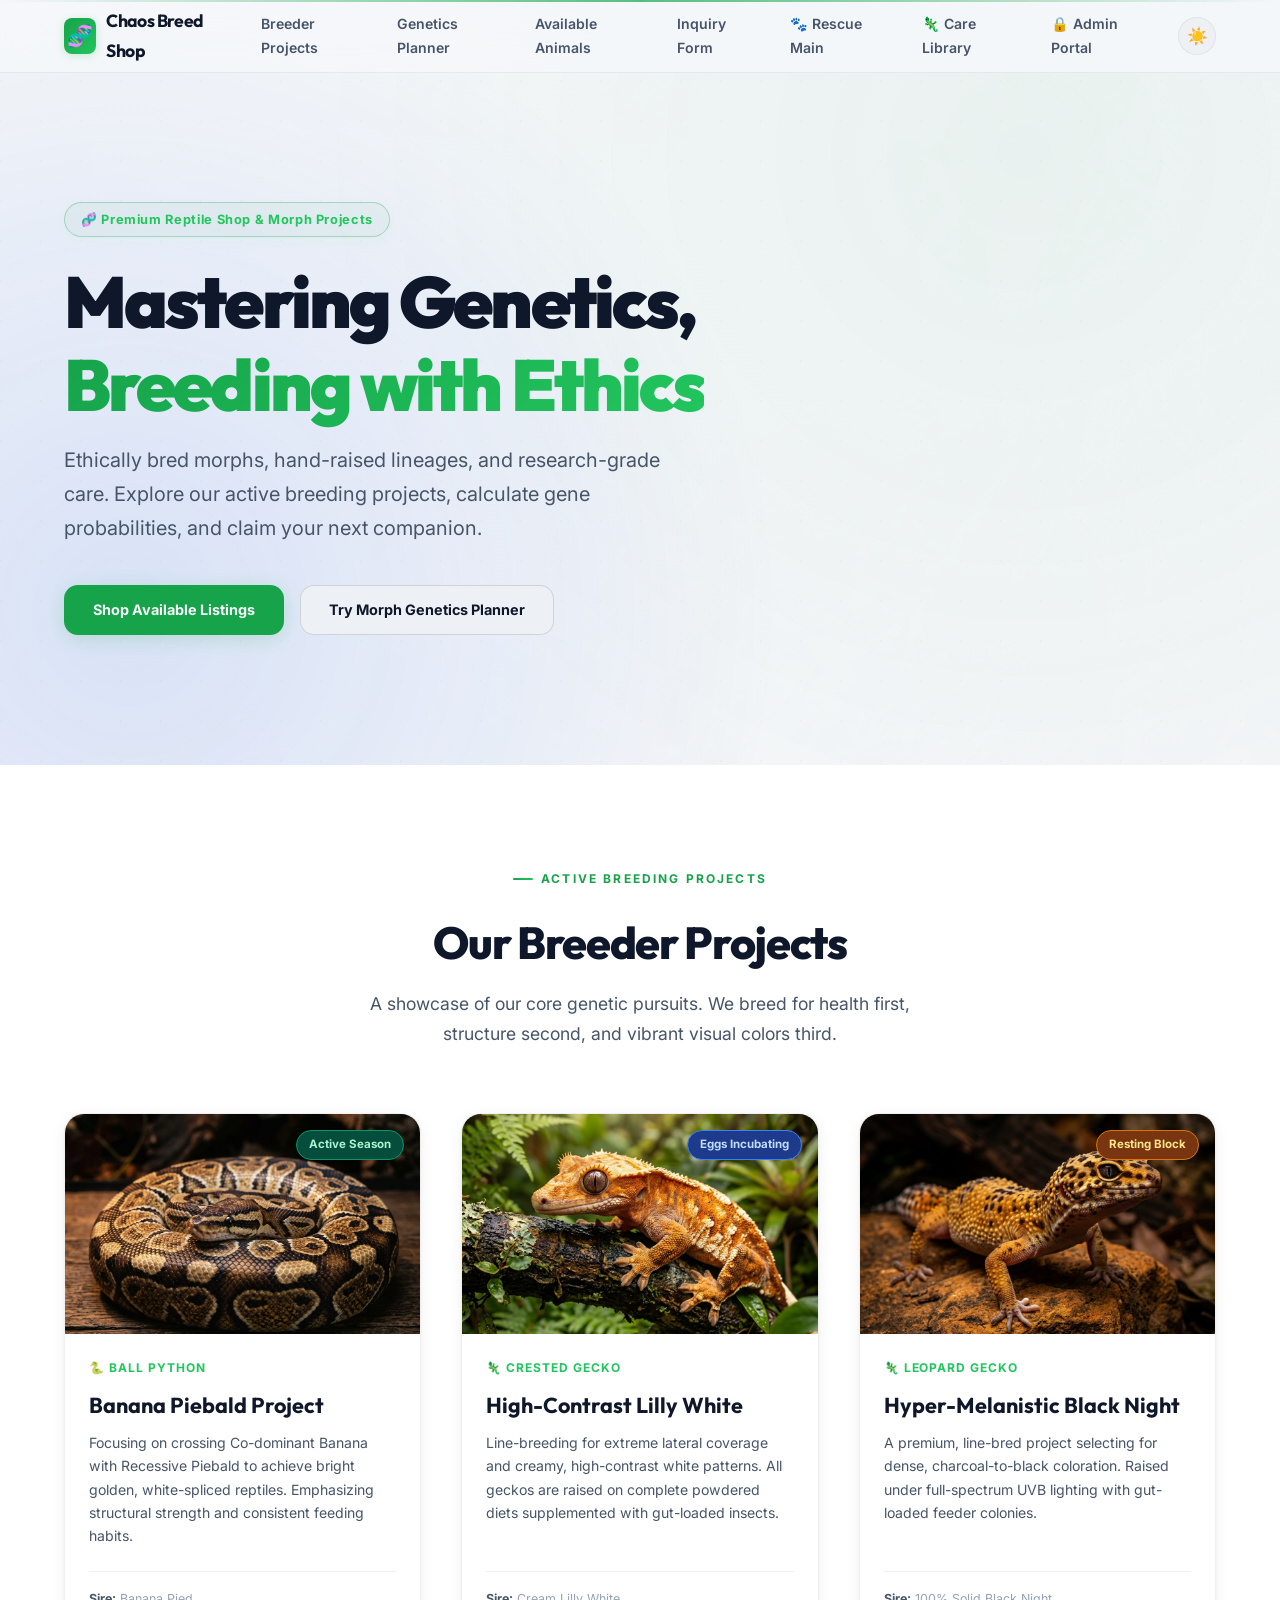
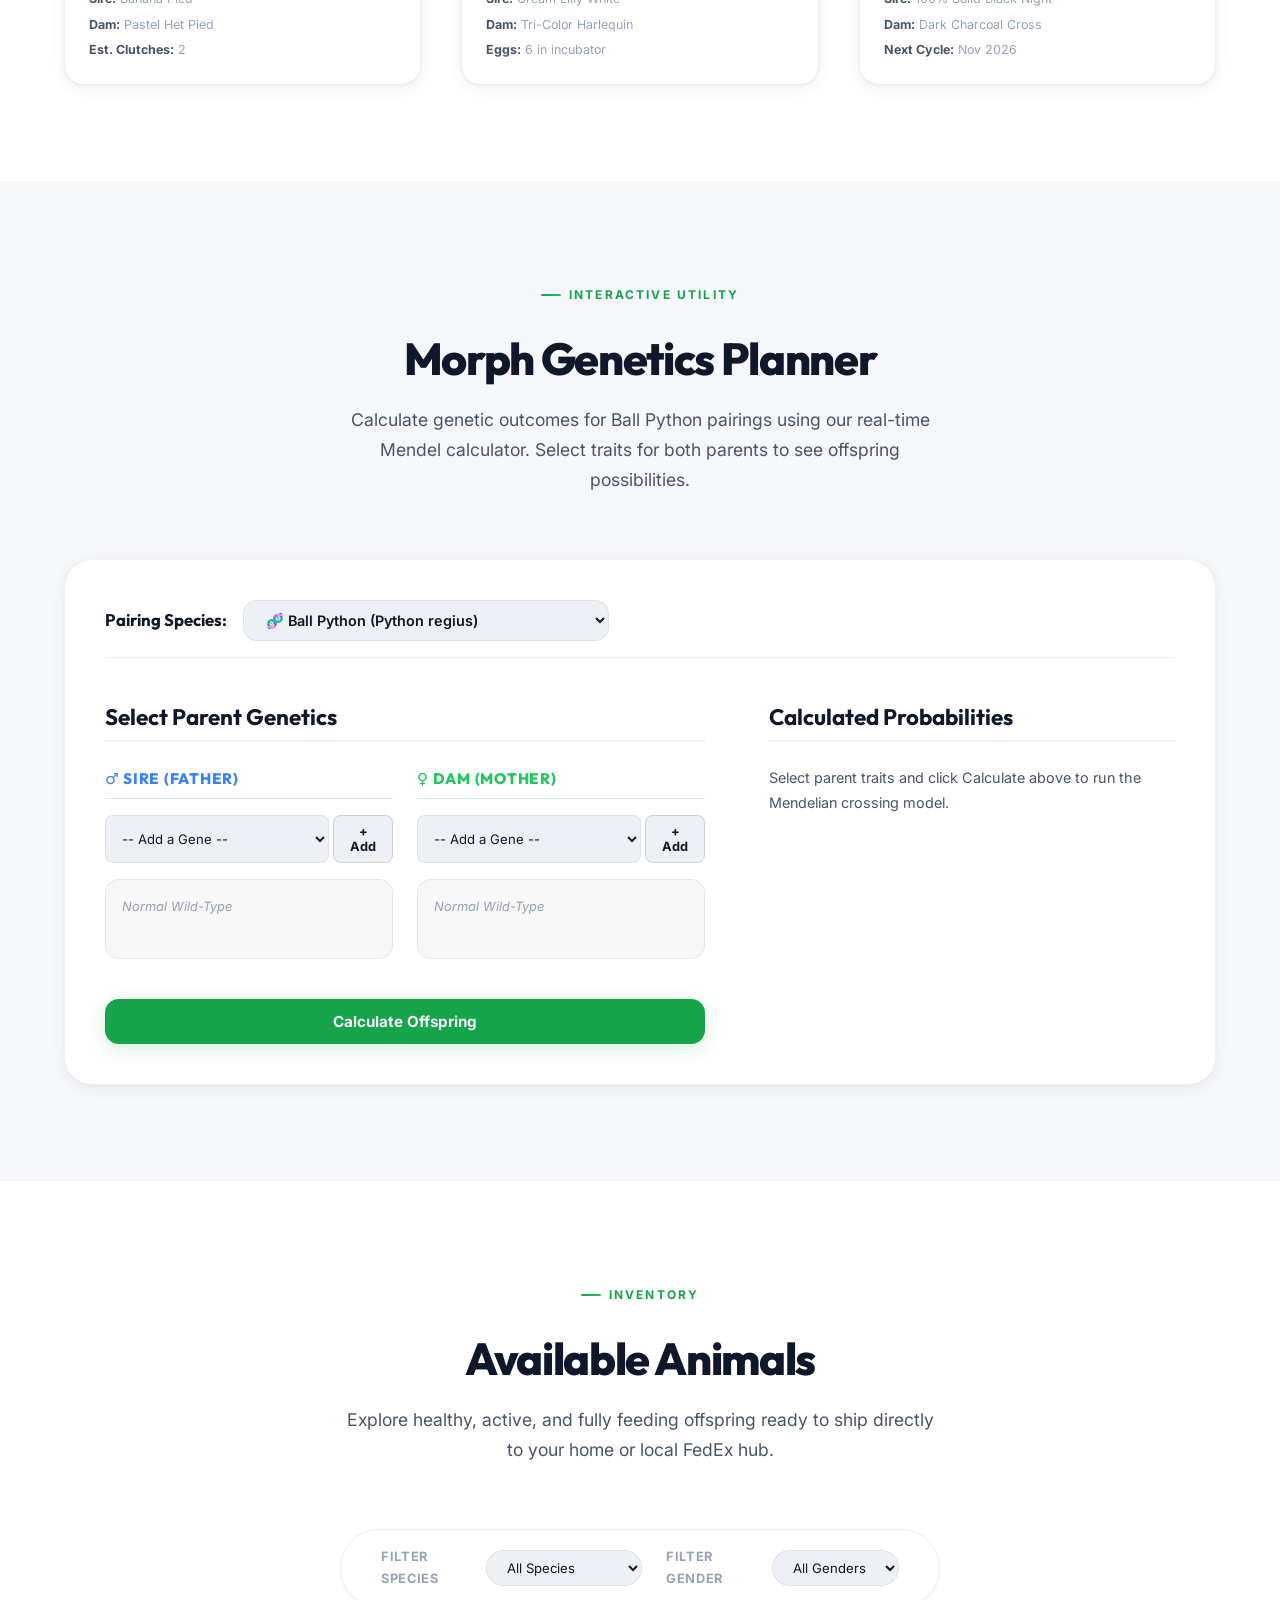
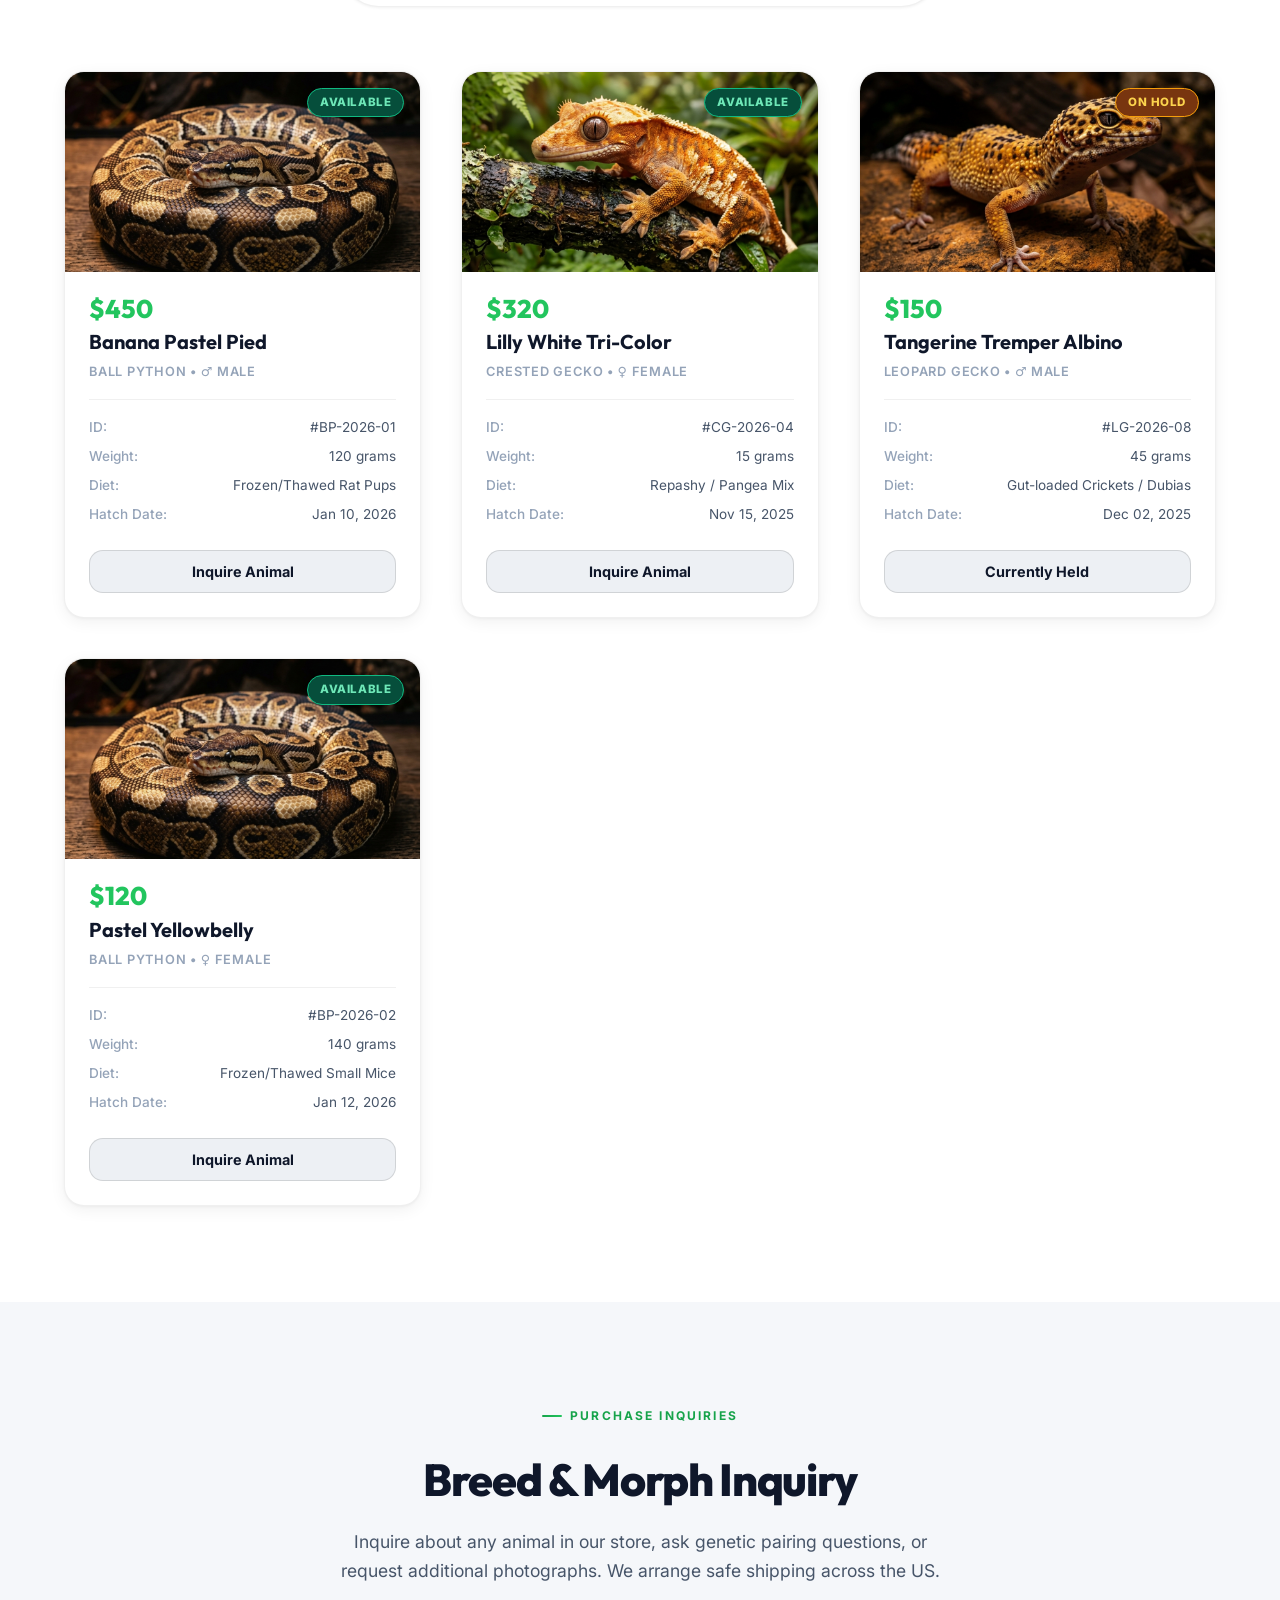
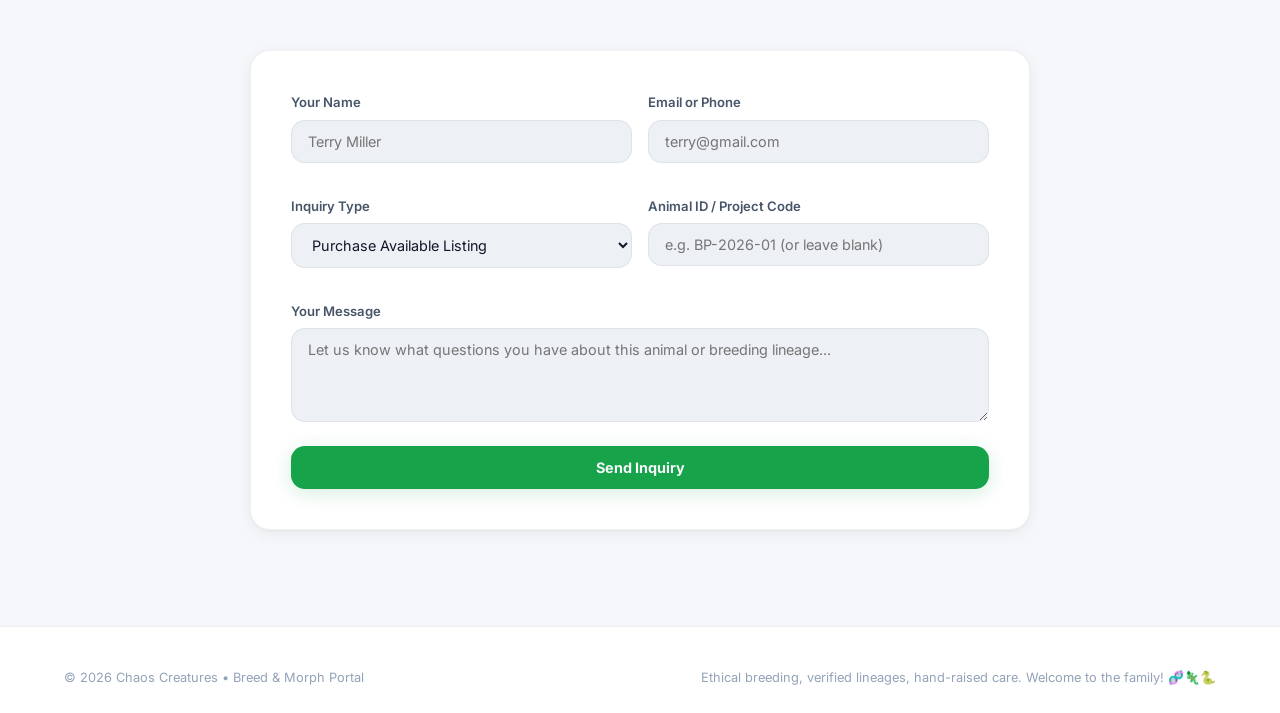
==== commit 850ab416: "Add Administrative Husbandry Forms & Dashboard System" ====
--- a/main/index.html
+++ b/main/index.html
@@ -46,6 +46,7 @@
         <li role="none"><a href="#inquiry" role="menuitem">Inquiry Form</a></li>
         <li role="none"><a href="http://www.chaoscreaturesmi.org" role="menuitem">🐾 Rescue Main</a></li>
         <li role="none"><a href="http://www.chaoscreaturesmi.info" role="menuitem">🦎 Care Library</a></li>
+        <li role="none"><a href="../admin/index.html" role="menuitem">🔒 Admin Portal</a></li>
 
         <!-- Actions -->
         <li class="nav-actions-group" role="none">
